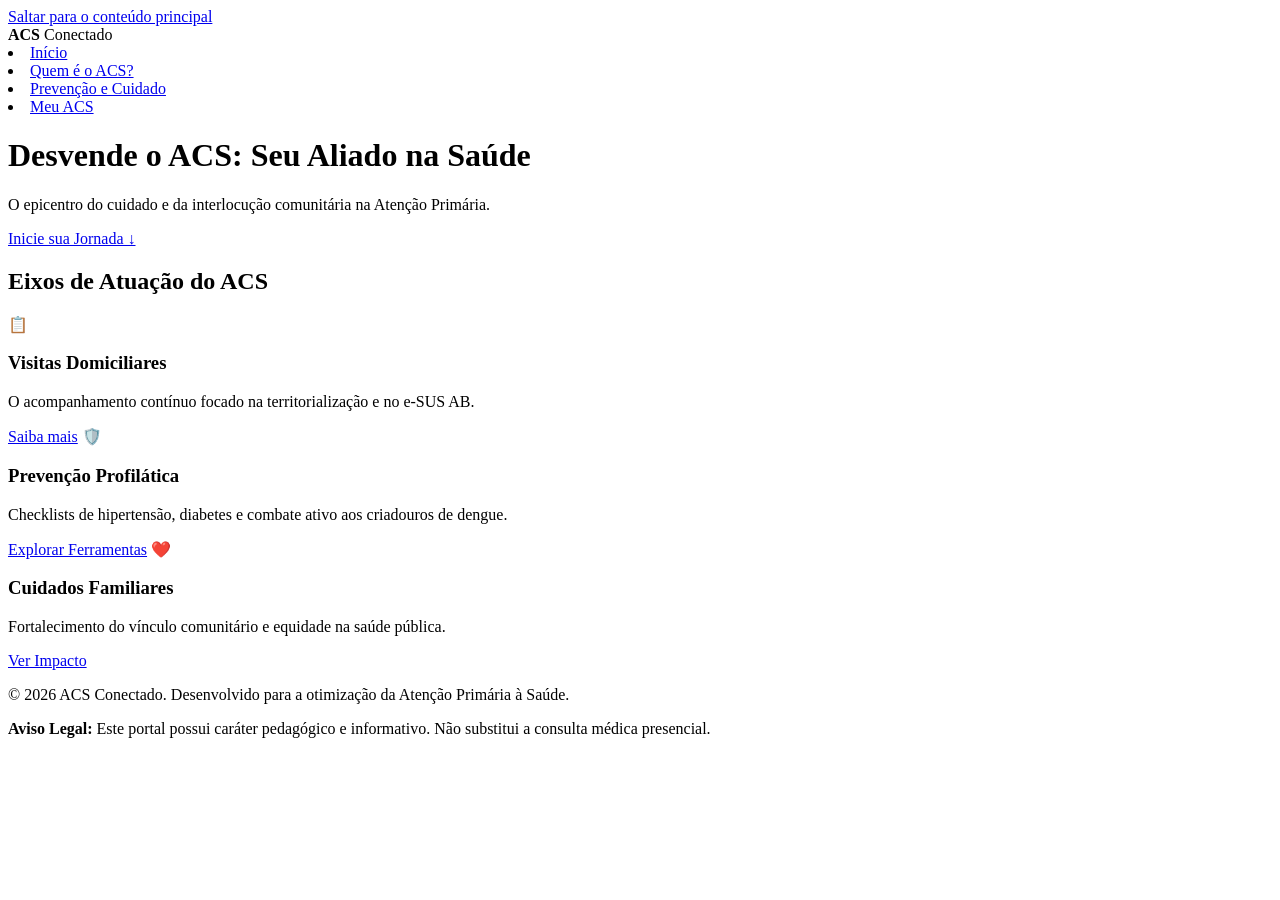
==== index.html @ a7da8977 "Add files via upload" ====
<!DOCTYPE html>
<htmllang="pt-BR">
<head>
<meta charset="UTF-8">
<meta name="viewport" content="width=device-width, initial-scale=1.0">
<title>ACS Conectado - O Portal do Agente Comunitário de Saúde</title>
<link rel="stylesheet" href="css/style.css">
</head>
<body>

<!-- Acessibilidade: Saltar para o conteúdo principal -->
<a href="#conteudo-principal" class="sr-only">Saltar para o conteúdo principal</a>

<!-- Cabeçalho Fixo -->
<header class="main-header">
<divclass="header-container">
<divclass="logo">
<strong>ACS</strong> Conectado
</div>
<nav aria-label="Navegação Principal">
<ulclass="nav-links">
<li><a href="index.html" aria-current="page">Início</a></li>
<li><a href="quem-e-o-acs.html">Quem é o ACS?</a></li>
<li><a href="prevencao-cuidado.html">Prevenção e Cuidado</a></li>
<li><a href="meu-acs.html">Meu ACS</a></li>
</ul>
</nav>
</div>
</header>

<main id="conteudo-principal">

<!-- Banner Hero Interativo -->
<sectionclass="hero-banner" aria-label="Banner Inicial">
<divclass="hero-content">
<h1>Desvende o ACS: Seu Aliado na Saúde</h1>
<p>O epicentro do cuidado e da interlocução comunitária na Atenção Primária.</p>
<a href="#funcionalidades" class="btn-cta">Inicie sua Jornada ↓</a>
</div>
</section>

<!--Cards Dinâmicos (Grid) -->
<section id="funcionalidades" class="cards-section" aria-label="Eixos de Atuação">
<h2>Eixos de Atuação do ACS</h2>
<divclass="cards-grid">

<articleclass="card">
<divclass="card-icon" aria-hidden="true">📋</div>
<h3>Visitas Domiciliares</h3>
<p>O acompanhamento contínuo focado na territorialização e no e-SUS AB.</p>
<a href="quem-e-o-acs.html" class="card-link">Saiba mais</a>
</article>

<articleclass="card">
<divclass="card-icon" aria-hidden="true">🛡️</div>
<h3>Prevenção Profilática</h3>
<p>Checklists de hipertensão, diabetes e combate ativo aos criadouros de dengue.</p>
<a href="prevencao-cuidado.html" class="card-link">Explorar Ferramentas</a>
</article>

<articleclass="card">
<divclass="card-icon" aria-hidden="true">❤️</div>
<h3>Cuidados Familiares</h3>
<p>Fortalecimento do vínculo comunitário e equidade na saúde pública.</p>
<a href="quem-e-o-acs.html" class="card-link">Ver Impacto</a>
</article>

</div>
</section>

</main>

<!-- Rodapé e Meta -->
<footerclass="main-footer">
<divclass="footer-container">
<p>&copy; 2026 ACS Conectado. Desenvolvido para a otimização da Atenção Primária à Saúde.</p>
<p class="legal-disclaimer"><strong>Aviso Legal:</strong> Este portal possui caráter pedagógico e informativo. Não substitui a consulta médica presencial.</p>
</div>
</footer>

</body>
</html>
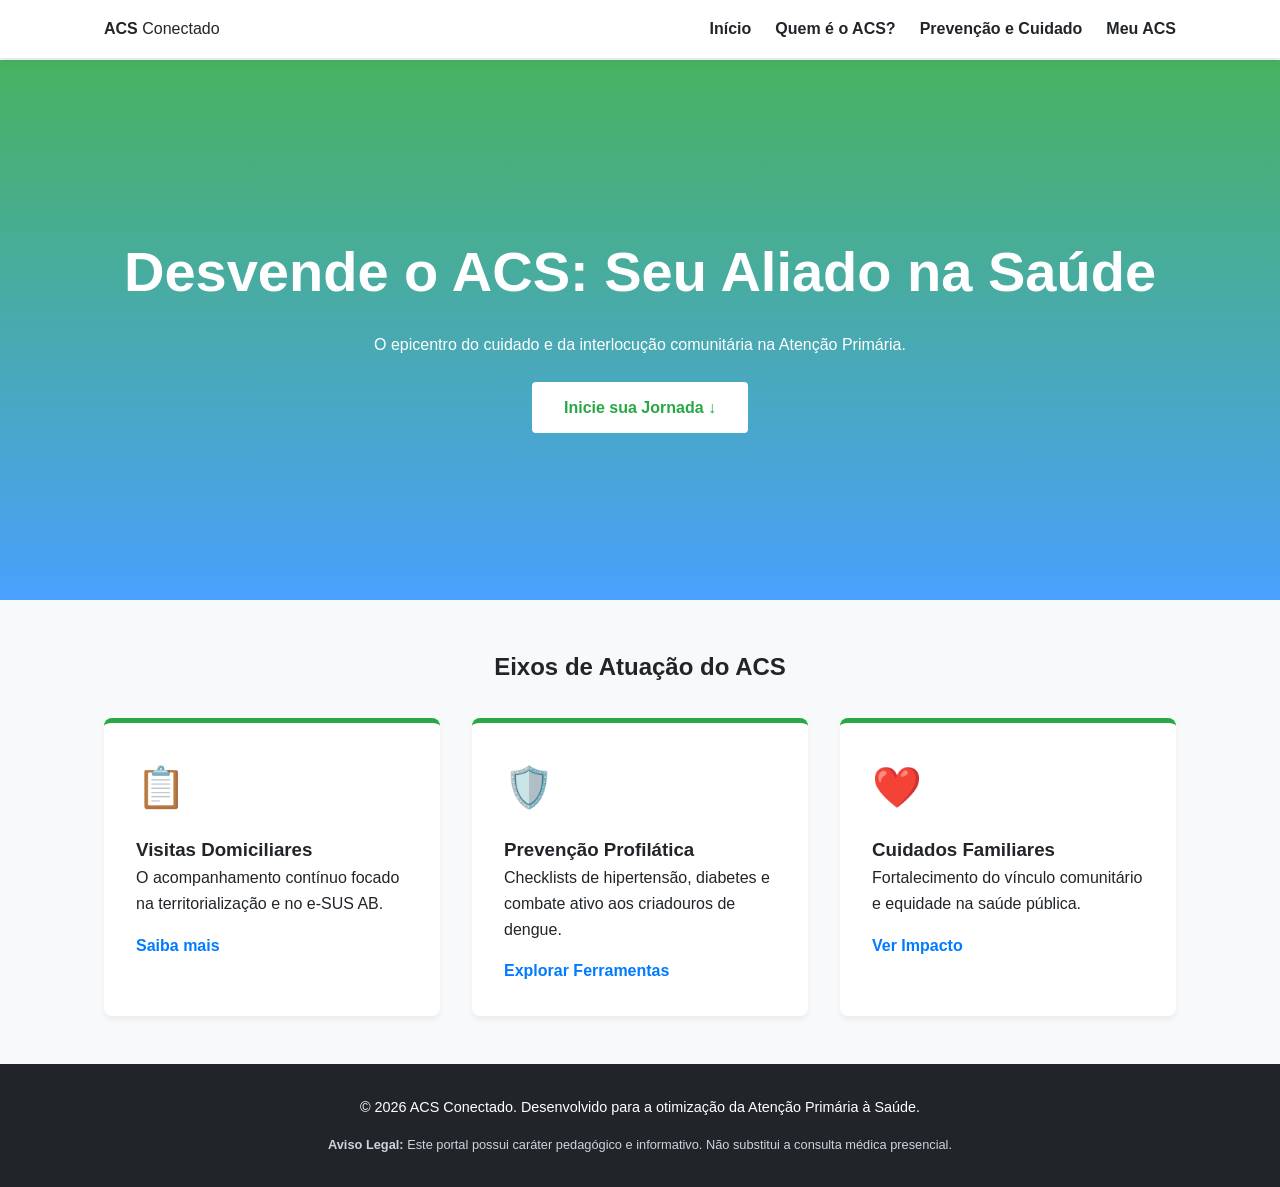
==== commit 0868f759: "Update index.html" ====
--- a/index.html
+++ b/index.html
@@ -1,84 +1,82 @@
 <!DOCTYPE html>
-<htmllang="pt-BR">
+<html lang="pt-BR">
 <head>
-<meta charset="UTF-8">
-<meta name="viewport" content="width=device-width, initial-scale=1.0">
-<title>ACS Conectado - O Portal do Agente Comunitário de Saúde</title>
-<link rel="stylesheet" href="css/style.css">
+    <meta charset="UTF-8">
+    <meta name="viewport" content="width=device-width, initial-scale=1.0">
+    <title>ACS Conectado - O Portal do Agente Comunitário de Saúde</title>
+    <link rel="stylesheet" href="arquivo acs/style.css">
 </head>
 <body>
 
-<!-- Acessibilidade: Saltar para o conteúdo principal -->
-<a href="#conteudo-principal" class="sr-only">Saltar para o conteúdo principal</a>
+    <!-- Acessibilidade: Saltar para o conteúdo principal -->
+    <a href="#conteudo-principal" class="sr-only">Saltar para o conteúdo principal</a>
 
-<!-- Cabeçalho Fixo -->
-<header class="main-header">
-<divclass="header-container">
-<divclass="logo">
-<strong>ACS</strong> Conectado
-</div>
-<nav aria-label="Navegação Principal">
-<ulclass="nav-links">
-<li><a href="index.html" aria-current="page">Início</a></li>
-<li><a href="quem-e-o-acs.html">Quem é o ACS?</a></li>
-<li><a href="prevencao-cuidado.html">Prevenção e Cuidado</a></li>
-<li><a href="meu-acs.html">Meu ACS</a></li>
-</ul>
-</nav>
-</div>
-</header>
+    <!-- Cabeçalho Fixo -->
+    <header class="main-header">
+        <div class="header-container">
+            <div class="logo">
+                <strong>ACS</strong> Conectado
+            </div>
+            <nav aria-label="Navegação Principal">
+                <ul class="nav-links">
+                    <li><a href="index.html" aria-current="page">Início</a></li>
+                    <li><a href="arquivo acs/quem e meu acs.html">Quem é o ACS?</a></li>
+                    <li><a href="arquivo acs/prevençao e cuidado .html">Prevenção e Cuidado</a></li>
+                    <li><a href="arquivo acs/meu acs.html">Meu ACS</a></li>
+                </ul>
+            </nav>
+        </div>
+    </header>
 
-<main id="conteudo-principal">
+    <main id="conteudo-principal">
 
-<!-- Banner Hero Interativo -->
-<sectionclass="hero-banner" aria-label="Banner Inicial">
-<divclass="hero-content">
-<h1>Desvende o ACS: Seu Aliado na Saúde</h1>
-<p>O epicentro do cuidado e da interlocução comunitária na Atenção Primária.</p>
-<a href="#funcionalidades" class="btn-cta">Inicie sua Jornada ↓</a>
-</div>
-</section>
+        <!-- Banner Hero Interativo -->
+        <section class="hero-banner" aria-label="Banner Inicial">
+            <div class="hero-content">
+                <h1>Desvende o ACS: Seu Aliado na Saúde</h1>
+                <p>O epicentro do cuidado e da interlocução comunitária na Atenção Primária.</p>
+                <a href="#funcionalidades" class="btn-cta">Inicie sua Jornada ↓</a>
+            </div>
+        </section>
 
-<!--Cards Dinâmicos (Grid) -->
-<section id="funcionalidades" class="cards-section" aria-label="Eixos de Atuação">
-<h2>Eixos de Atuação do ACS</h2>
-<divclass="cards-grid">
+        <!-- Cards Dinâmicos (Grid) -->
+        <section id="funcionalidades" class="cards-section" aria-label="Eixos de Atuação">
+            <h2>Eixos de Atuação do ACS</h2>
+            <div class="cards-grid">
 
-<articleclass="card">
-<divclass="card-icon" aria-hidden="true">📋</div>
-<h3>Visitas Domiciliares</h3>
-<p>O acompanhamento contínuo focado na territorialização e no e-SUS AB.</p>
-<a href="quem-e-o-acs.html" class="card-link">Saiba mais</a>
-</article>
+                <article class="card">
+                    <div class="card-icon" aria-hidden="true">📋</div>
+                    <h3>Visitas Domiciliares</h3>
+                    <p>O acompanhamento contínuo focado na territorialização e no e-SUS AB.</p>
+                    <a href="arquivo acs/quem e meu acs.html" class="card-link">Saiba mais</a>
+                </article>
 
-<articleclass="card">
-<divclass="card-icon" aria-hidden="true">🛡️</div>
-<h3>Prevenção Profilática</h3>
-<p>Checklists de hipertensão, diabetes e combate ativo aos criadouros de dengue.</p>
-<a href="prevencao-cuidado.html" class="card-link">Explorar Ferramentas</a>
-</article>
+                <article class="card">
+                    <div class="card-icon" aria-hidden="true">🛡️</div>
+                    <h3>Prevenção Profilática</h3>
+                    <p>Checklists de hipertensão, diabetes e combate ativo aos criadouros de dengue.</p>
+                    <a href="arquivo acs/prevençao e cuidado .html" class="card-link">Explorar Ferramentas</a>
+                </article>
 
-<articleclass="card">
-<divclass="card-icon" aria-hidden="true">❤️</div>
-<h3>Cuidados Familiares</h3>
-<p>Fortalecimento do vínculo comunitário e equidade na saúde pública.</p>
-<a href="quem-e-o-acs.html" class="card-link">Ver Impacto</a>
-</article>
+                <article class="card">
+                    <div class="card-icon" aria-hidden="true">❤️</div>
+                    <h3>Cuidados Familiares</h3>
+                    <p>Fortalecimento do vínculo comunitário e equidade na saúde pública.</p>
+                    <a href="arquivo acs/quem e meu acs.html" class="card-link">Ver Impacto</a>
+                </article>
 
-</div>
-</section>
+            </div>
+        </section>
 
-</main>
+    </main>
 
-<!-- Rodapé e Meta -->
-<footerclass="main-footer">
-<divclass="footer-container">
-<p>&copy; 2026 ACS Conectado. Desenvolvido para a otimização da Atenção Primária à Saúde.</p>
-<p class="legal-disclaimer"><strong>Aviso Legal:</strong> Este portal possui caráter pedagógico e informativo. Não substitui a consulta médica presencial.</p>
-</div>
-</footer>
+    <!-- Rodapé e Meta -->
+    <footer class="main-footer">
+        <div class="footer-container">
+            <p>&copy; 2026 ACS Conectado. Desenvolvido para a otimização da Atenção Primária à Saúde.</p>
+            <p class="legal-disclaimer"><strong>Aviso Legal:</strong> Este portal possui caráter pedagógico e informativo. Não substitui a consulta médica presencial.</p>
+        </div>
+    </footer>
 
 </body>
 </html>
-
-
--- a/arquivo acs/style.css
+++ b/arquivo acs/style.css
@@ -0,0 +1,685 @@
+/* Variáveis do Design System */
+:root {
+    --primary-color: #28A745;   /* Verde MS / SUS */
+    --secondary-color: #007BFF; /* Azul Secundário */
+    --dark-color: #212529;      /* Texto de alto contraste */
+    --light-color: #F8F9FA;     /* Fundo Limpo */
+    --white: #FFFFFF;
+}
+
+/* Reset básico e Mobile-First */
+* {
+    margin: 0;
+    padding: 0;
+    box-sizing: border-box;
+}
+
+body {
+    font-family: 'Segoe UI', Tahoma, Geneva, Verdana, sans-serif;
+    color: var(--dark-color);
+    background-color: var(--light-color);
+    line-height: 1.6;
+}
+
+/* Acessibilidade: Esconder elementos visualmente mantendo para leitores de tela */
+.sr-only {
+    position: absolute;
+    width: 1px;
+    height: 1px;
+    padding: 0;
+    margin: -1px;
+    overflow: hidden;
+    clip: rect(0, 0, 0, 0);
+    border: 0;
+}
+
+/* Cabeçalho Fixo */
+.main-header {
+    position: fixed;
+    top: 0;
+    width: 100%;
+    background-color: var(--white);
+    box-shadow: 0 2px 5px rgba(0,0,0,0.1);
+    z-index: 1000;
+}
+
+.header-container {
+    display: flex;
+    justify-content: space-between;
+    align-items: center;
+    padding: 1rem 5%;
+    max-width: 1200px;
+    margin: 0 auto;
+}
+
+.nav-links {
+    display: flex;
+    list-style: none;
+    gap: 1.5rem;
+}
+
+.nav-links a {
+    text-decoration: none;
+    color: var(--dark-color);
+    font-weight: 600;
+}
+
+.nav-links a:hover, .nav-links a:focus {
+    color: var(--primary-color);
+    outline: 2px solid var(--primary-color); /* CORRIGIDO: espaço adicionado */
+}
+
+/* Banner Hero */
+.hero-banner {
+    margin-top: 60px;
+    height: 60vh;
+    background: linear-gradient(rgba(40, 167, 69, 0.85), rgba(0, 123, 255, 0.7)), url('../assets/hero-bg.jpg') center/cover no-repeat;
+    display: flex;
+    align-items: center;
+    justify-content: center;
+    text-align: center;
+    color: var(--white);
+    padding: 0 1rem;
+}
+
+.hero-content h1 {
+    font-size: 2.5rem;
+    margin-bottom: 1rem;
+}
+
+.btn-cta {
+    display: inline-block;
+    margin-top: 1.5rem;
+    padding: 0.8rem 2rem;
+    background-color: var(--white);
+    color: var(--primary-color);
+    font-weight: bold;
+    text-decoration: none;
+    border-radius: 4px;
+    transition: transform 0.2s;
+}
+
+.btn-cta:hover, .btn-cta:focus {
+    transform: scale(1.05);
+    background-color: var(--light-color);
+    outline: 3px solid var(--white); /* CORRIGIDO: espaço adicionado */
+}
+
+/* Seção de Cards com CSS Grid */
+.cards-section {
+    max-width: 1200px;
+    margin: 3rem auto;
+    padding: 0 5%;
+}
+
+.cards-section h2 {
+    text-align: center;
+    margin-bottom: 2rem;
+}
+
+.cards-grid {
+    display: grid;
+    grid-template-columns: 1fr; /* 1 Coluna no Mobile */
+    gap: 2rem;
+}
+
+.card {
+    background: var(--white);
+    padding: 2rem;
+    border-radius: 8px;
+    border-top: 5px solid var(--primary-color); /* CORRIGIDO: espaço adicionado */
+    box-shadow: 0 4px 6px rgba(0,0,0,0.05);
+    transition: transform 0.3s ease;
+}
+
+/* HoverEffects GSAP-free solicitado no protótipo */
+.card:hover {
+    transform: translateY(-5px);
+}
+
+.card-icon {
+    font-size: 2.5rem;
+    margin-bottom: 1rem;
+}
+
+.card-link {
+    display: inline-block;
+    margin-top: 1rem;
+    color: var(--secondary-color);
+    text-decoration: none;
+    font-weight: bold;
+}
+
+/* Rodapé */
+.main-footer {
+    background-color: var(--dark-color);
+    color: var(--white);
+    padding: 2rem 5%;
+    text-align: center;
+    font-size: 0.9rem;
+}
+
+.legal-disclaimer {
+    margin-top: 1rem;
+    color: #ced4da;
+    font-size: 0.8rem;
+}
+
+/* Breakpoints para Responsividade Heurística */
+@media (min-width: 768px) {
+    .cards-grid {
+        grid-template-columns: repeat(3, 1fr); /* 3 Colunas no Desktop */
+    }
+
+    .hero-content h1 {
+        font-size: 3.5rem;
+    }
+}
+
+/* Módulo de Busca Personalizado */
+.modulo-busca {
+    max-width: 800px;
+    margin: 100px auto 4rem auto; /* Espaço para o header fixo */
+    padding: 0 1.5rem;
+}
+
+#busca-endereco {
+    width: 100%;
+    padding: 1rem;
+    font-size: 1.1rem;
+    border: 2px solid #ccc;
+    border-radius: 6px;
+    margin-bottom: 2rem;
+}
+
+#busca-endereco:focus {
+    border-color: var(--secondary-color);
+    outline: 3px solid rgba(0, 123, 255, 0.2); /* CORRIGIDO: espaço adicionado */
+}
+
+/* Cards de Resultado Gerados pelo JS */
+.card-resultado-acs {
+    background: var(--white);
+    border: 1px solid #e2e8f0;
+    border-radius: 8px;
+    padding: 1.5rem;
+    margin-bottom: 1.5rem;
+    box-shadow: 0 4px 6px -1px rgba(0, 0, 0, 0.1);
+}
+
+.resultado-header {
+    display: flex;
+    justify-content: space-between;
+    align-items: center;
+    border-bottom: 2px solid var(--light-color); /* CORRIGIDO: espaço adicionado */
+    padding-bottom: 0.75rem;
+    margin-bottom: 1rem;
+}
+
+.tag-microarea {
+    background-color: #e2e8f0;
+    padding: 0.25rem 0.75rem;
+    border-radius: 20px;
+    font-size: 0.85rem;
+    font-weight: bold;
+}
+
+.destaque-agenda {
+    color: #d97706; /* Cor âmbar de alto contraste */
+    font-weight: bold;
+}
+
+/* Botão de Integração com WhatsApp API */
+.btn-whatsapp {
+    display: inline-block;
+    background-color: #128C7E; /* Verde WhatsApp oficial com contraste aprovado */
+    color: var(--white);
+    padding: 0.75rem 1.5rem;
+    border-radius: 4px;
+    text-decoration: none;
+    font-weight: bold;
+    margin-top: 1rem;
+    text-align: center;
+}
+
+.btn-whatsapp:hover, .btn-whatsapp:focus {
+    background-color: #075E54;
+    outline: 3px solid #128C7E;
+}
+
+/* Seção de Atribuições */
+.atribuoes-legais {
+    max-width: 1000px;
+    margin: 4rem auto;
+    padding: 0 1.5rem;
+}
+
+.subtitulo-secao {
+    text-align: center;
+    color: #555;
+    margin-bottom: 3rem;
+    max-width: 700px;
+    margin-left: auto;
+    margin-right: auto;
+}
+
+/* AccordionWrapper */
+.accordion-item {
+    background: var(--white);
+    border: 1px solid #e2e8f0;
+    border-radius: 8px;
+    margin-bottom: 1rem;
+    overflow: hidden;
+    box-shadow: 0 2px 4px rgba(0,0,0,0.02);
+}
+
+.accordion-header {
+    width: 100%;
+    display: flex;
+    align-items: center;
+    padding: 1.25rem 1.5rem;
+    background: none;
+    border: none;
+    text-align: left;
+    cursor: pointer;
+    font-family: inherit;
+    transition: background-color 0.2s ease;
+}
+
+.accordion-header:hover {
+    background-color: #f1fdf3; /* Toque suave da cor primária */
+}
+
+/* Foco visível heurístico exigido pela WCAG */
+.accordion-header:focus {
+    outline: 3px solid var(--secondary-color); /* CORRIGIDO: espaço adicionado */
+    background-color: #f1fdf3;
+}
+
+.num-atribuicao {
+    font-size: 1.25rem;
+    font-weight: bold;
+    color: var(--primary-color);
+    margin-right: 1.25rem;
+    background: #e8f5e9;
+    padding: 0.4rem 0.8rem;
+    border-radius: 6px;
+}
+
+.accordion-header h3 {
+    flex: 1;
+    font-size: 1.1rem;
+    color: var(--dark-color);
+}
+
+.icon-seta {
+    font-size: 0.8rem;
+    color: #a0aec0;
+    transition: transform 0.3s ease;
+}
+
+/* Transição quando aberto */
+.accordion-header[aria-expanded="true"] .icon-seta {
+    transform: rotate(180deg);
+    color: var(--primary-color);
+}
+
+/* Painel de Conteúdo Interno */
+.accordion-panel {
+    padding: 0 1.5rem 1.5rem 4.5rem; /* Alinhado após o número */
+    color: #4a5568;
+    line-height: 1.7;
+    animation: fadeIn 0.3s ease-in-out;
+}
+
+@keyframes fadeIn { /* CORRIGIDO: Espaço adicionado no nome da animação */
+    from { opacity: 0; transform: translateY(-5px); } /* CORRIGIDO: formatação interna */
+    to { opacity: 1; transform: translateY(0); }
+}
+
+/* Ajuste mobile-first para telas pequenas */
+@media (max-width: 480px) {
+    .accordion-header {
+        padding: 1rem;
+    }
+    .accordion-panel {
+        padding: 0 1rem 1rem 1rem; /* CORRIGIDO: espaçamento corrigido */
+    }
+    .num-atribuicao {
+        margin-right: 0.75rem;
+    }
+}
+
+/* Seção Linha do Tempo */
+.rotina-diaria {
+    background-color: var(--white);
+    padding: 5rem 1.5rem;
+    margin-top: 2rem;
+}
+
+.timeline-container {
+    position: relative;
+    max-width: 1200px;
+    margin: 4rem auto 0 auto;
+    display: flex;
+    flex-direction: column; /* Padrão Mobile-First: Fluxo Vertical */
+    gap: 2.5rem;
+}
+
+/* A Linha Física Base */
+.timeline-linha {
+    position: absolute;
+    left: 15px;
+    top: 0;
+    bottom: 0;
+    width: 4px;
+    background-color: #e2e8f0;
+}
+
+/* Itens da Timeline */
+.timeline-item {
+    position: relative;
+    display: flex;
+    align-items: flex-start;
+    padding-left: 45px; /* Espaço para a linha e o ponto */
+}
+
+/* O Nó da Timeline */
+.timeline-ponto {
+    position: absolute;
+    left: 7px;
+    top: 6px;
+    width: 20px;
+    height: 20px;
+    border-radius: 50%;
+    background-color: var(--primary-color);
+    border: 4px solid var(--white); /* CORRIGIDO: espaço adicionado */
+    box-shadow: 0 0 0 3px rgba(40, 167, 69, 0.2);
+    z-index: 2;
+    transition: transform 0.2s ease;
+}
+
+.timeline-item:hover .timeline-ponto {
+    transform: scale(1.2);
+}
+
+/* Box de Conteúdo */
+.timeline-conteudo {
+    background: var(--light-color);
+    padding: 1.5rem;
+    border-radius: 8px;
+    width: 100%;
+    border-left: 4px solid var(--primary-color); /* CORRIGIDO: espaço adicionado */
+    box-shadow: 0 4px 6px rgba(0, 0, 0, 0.02);
+}
+
+.timeline-hora {
+    display: inline-block;
+    font-size: 0.85rem;
+    font-weight: bold;
+    color: var(--secondary-color);
+    text-transform: uppercase;
+    margin-bottom: 0.5rem;
+}
+
+.timeline-conteudo h3 {
+    font-size: 1.2rem;
+    margin-bottom: 0.5rem;
+    color: var(--dark-color);
+}
+
+.timeline-conteudo p {
+    color: #4a5568;
+    font-size: 0.95rem;
+}
+
+/* ─── TRANSFORMAÇÃO PARA DESKTOP (BREAKPOINT ADAPTATIVO) ─── */
+@media (min-width: 992px) {
+    .timeline-container {
+        flex-direction: row; /* Alinhamento Horizontal */
+        align-items: stretch;
+        gap: 1.5rem;
+    }
+
+    /* CORRIGIDO: Estas propriedades abaixo foram movidas para dentro do bloco @media */
+    .timeline-linha {
+        left: 0;
+        right: 0;
+        top: 25px;
+        bottom: auto;
+        width: 100%;
+        height: 4px;
+    }
+
+    .timeline-item {
+        flex: 1;
+        flex-direction: column;
+        padding-left: 0;
+        padding-top: 50px; /* Joga o conteúdo para baixo da linha horizontal */
+        text-align: center;
+    }
+
+    /* Reposiciona o Ponto no cruzamento superior */
+    .timeline-ponto {
+        left: 50%;
+        top: 17px;
+        transform: translateX(-50%);
+    }
+
+    .timeline-item:hover .timeline-ponto {
+        transform: translateX(-50%) scale(1.2);
+    }
+
+    .timeline-conteudo {
+        border-left: none;
+        border-top: 4px solid var(--primary-color); /* CORRIGIDO: espaço adicionado */
+        height: 100%; /* Equaliza a altura dos cards na horizontal */
+    }
+} /* Fim do @media 992px */
+
+
+/* Layout da seção Prevenção */
+.prevencao-educativa {
+    background-color: var(--light-color);
+    padding: 5rem 1.5rem;
+}
+
+.grid-prevencao {
+    display: grid;
+    grid-template-columns: 1fr;
+    gap: 2.5rem;
+    max-width: 1100px;
+    margin: 0 auto;
+}
+
+.card-ferramenta {
+    background: var(--white);
+    padding: 2rem;
+    border-radius: 8px;
+    box-shadow: 0 4px 12px rgba(0,0,0,0.05);
+}
+
+.desc-ferramenta {
+    color: #555;
+    margin: 0.5rem 0 1.5rem 0;
+    font-size: 0.95rem;
+}
+
+/* Formulários */
+.grupo-input {
+    display: flex;
+    flex-direction: column;
+    margin-bottom: 1.25rem;
+}
+
+.grupo-input label {
+    font-weight: 600;
+    margin-bottom: 0.5rem;
+    font-size: 0.95rem;
+}
+
+.grupo-input input {
+    padding: 0.75rem;
+    border: 2px solid #cbd5e1;
+    border-radius: 6px;
+    font-size: 1rem;
+}
+
+.grupo-input input:focus {
+    border-color: var(--secondary-color);
+    outline: none;
+}
+
+.btn-primario {
+    width: 100%;
+    padding: 0.8rem;
+    background-color: var(--primary-color);
+    color: var(--white);
+    border: none;
+    border-radius: 6px;
+    font-size: 1rem;
+    font-weight: bold;
+    cursor: pointer;
+    transition: background-color 0.2s;
+}
+
+.btn-primario:hover, .btn-primario:focus {
+    background-color: #1e7e34;
+    outline: 3px solid rgba(40, 167, 69, 0.3); /* CORRIGIDO: espaço adicionado */
+}
+
+/* Checklists */
+.fieldset-checklist {
+    border: none;
+    display: flex;
+    flex-direction: column;
+    gap: 1rem;
+    margin-bottom: 1.5rem;
+}
+
+.item-check {
+    display: flex;
+    align-items: flex-start;
+    gap: 0.75rem;
+    cursor: pointer;
+    padding: 0.75rem;
+    background: var(--light-color);
+    border-radius: 6px;
+    transition: background-color 0.2s;
+}
+
+.item-check:hover {
+    background-color: #edf2f7;
+}
+
+.item-check input[type="checkbox"] {
+    width: 1.2rem;
+    height: 1.2rem;
+    margin-top: 0.15rem;
+    cursor: pointer;
+}
+
+/* Painéis de Feedback dinâmico */
+.painel-feedback {
+    margin-top: 1.5rem;
+    padding: 1.25rem;
+    border-radius: 6px;
+    font-size: 0.95rem;
+    line-height: 1.6;
+    background-color: #e8f5e9;
+    border-left: 5px solid var(--primary-color); /* CORRIGIDO: espaço adicionado */
+}
+
+.painel-feedback.alerta-moderado {
+    background-color: #fff3cd;
+    border-left-color: #ffc107;
+    color: #856404;
+}
+
+.painel-feedback.alerta-alto {
+    background-color: #f8d7da;
+    border-left-color: #dc3545;
+    color: #721c24;
+}
+
+/* Responsividade */
+@media (min-width: 768px) {
+    .grid-prevencao {
+        grid-template-columns: repeat(2, 1fr);
+    }
+}
+
+/* Container estendido para ocupar toda a largura do grid se necessário */
+.card-ferramenta.completo {
+    grid-column: 1 / -1;
+}
+
+/* Botões de Filtro */
+.filtros-vacina {
+    display: flex;
+    flex-wrap: wrap;
+    gap: 0.5rem;
+    margin-bottom: 1.5rem;
+}
+
+.btn-filtro {
+    background-color: var(--light-color);
+    border: 1px solid #cbd5e1;
+    color: var(--dark-color);
+    padding: 0.5rem 1rem;
+    border-radius: 20px;
+    font-size: 0.9rem;
+    cursor: pointer;
+    font-weight: 600;
+    transition: all 0.2s ease;
+}
+
+.btn-filtro:hover, .btn-filtro:focus {
+    border-color: var(--secondary-color);
+    background-color: #e0f2fe;
+}
+
+.btn-filtro.ativo {
+    background-color: var(--secondary-color);
+    color: var(--white);
+    border-color: var(--secondary-color);
+}
+
+/* Engenharia de Tabelas Responsivas */
+.tabela-responsiva {
+    width: 100%;
+    overflow-x: auto; /* Permite rolagem lateral no mobile sem quebrar o layout */
+    -webkit-overflow-scrolling: touch;
+    border: 1px solid #e2e8f0;
+    border-radius: 6px;
+}
+
+.tabela-vacinas {
+    width: 100%;
+    border-collapse: collapse;
+    text-align: left;
+    font-size: 0.95rem;
+}
+
+.tabela-vacinas th {
+    background-color: #f1f5f9;
+    color: var(--dark-color);
+    font-weight: bold;
+    padding: 1rem;
+    border-bottom: 2px solid #cbd5e1;
+}
+
+.tabela-vacinas td {
+    padding: 1rem;
+    border-bottom: 1px solid #e2e8f0;
+    color: #334155;
+}
+
+/* Efeito zebra para legibilidade (WCAG 2.1) */
+.tabela-vacinas tbody tr:nth-child(even) { /* CORRIGIDO: espaço adicionado entre tbody e tr */
+    background-color: #f8fafc;
+}
+
+.tabela-vacinas tbody tr:hover { /* CORRIGIDO: espaço adicionado entre tbody e tr */
+    background-color: #f0fdf4;
+}
